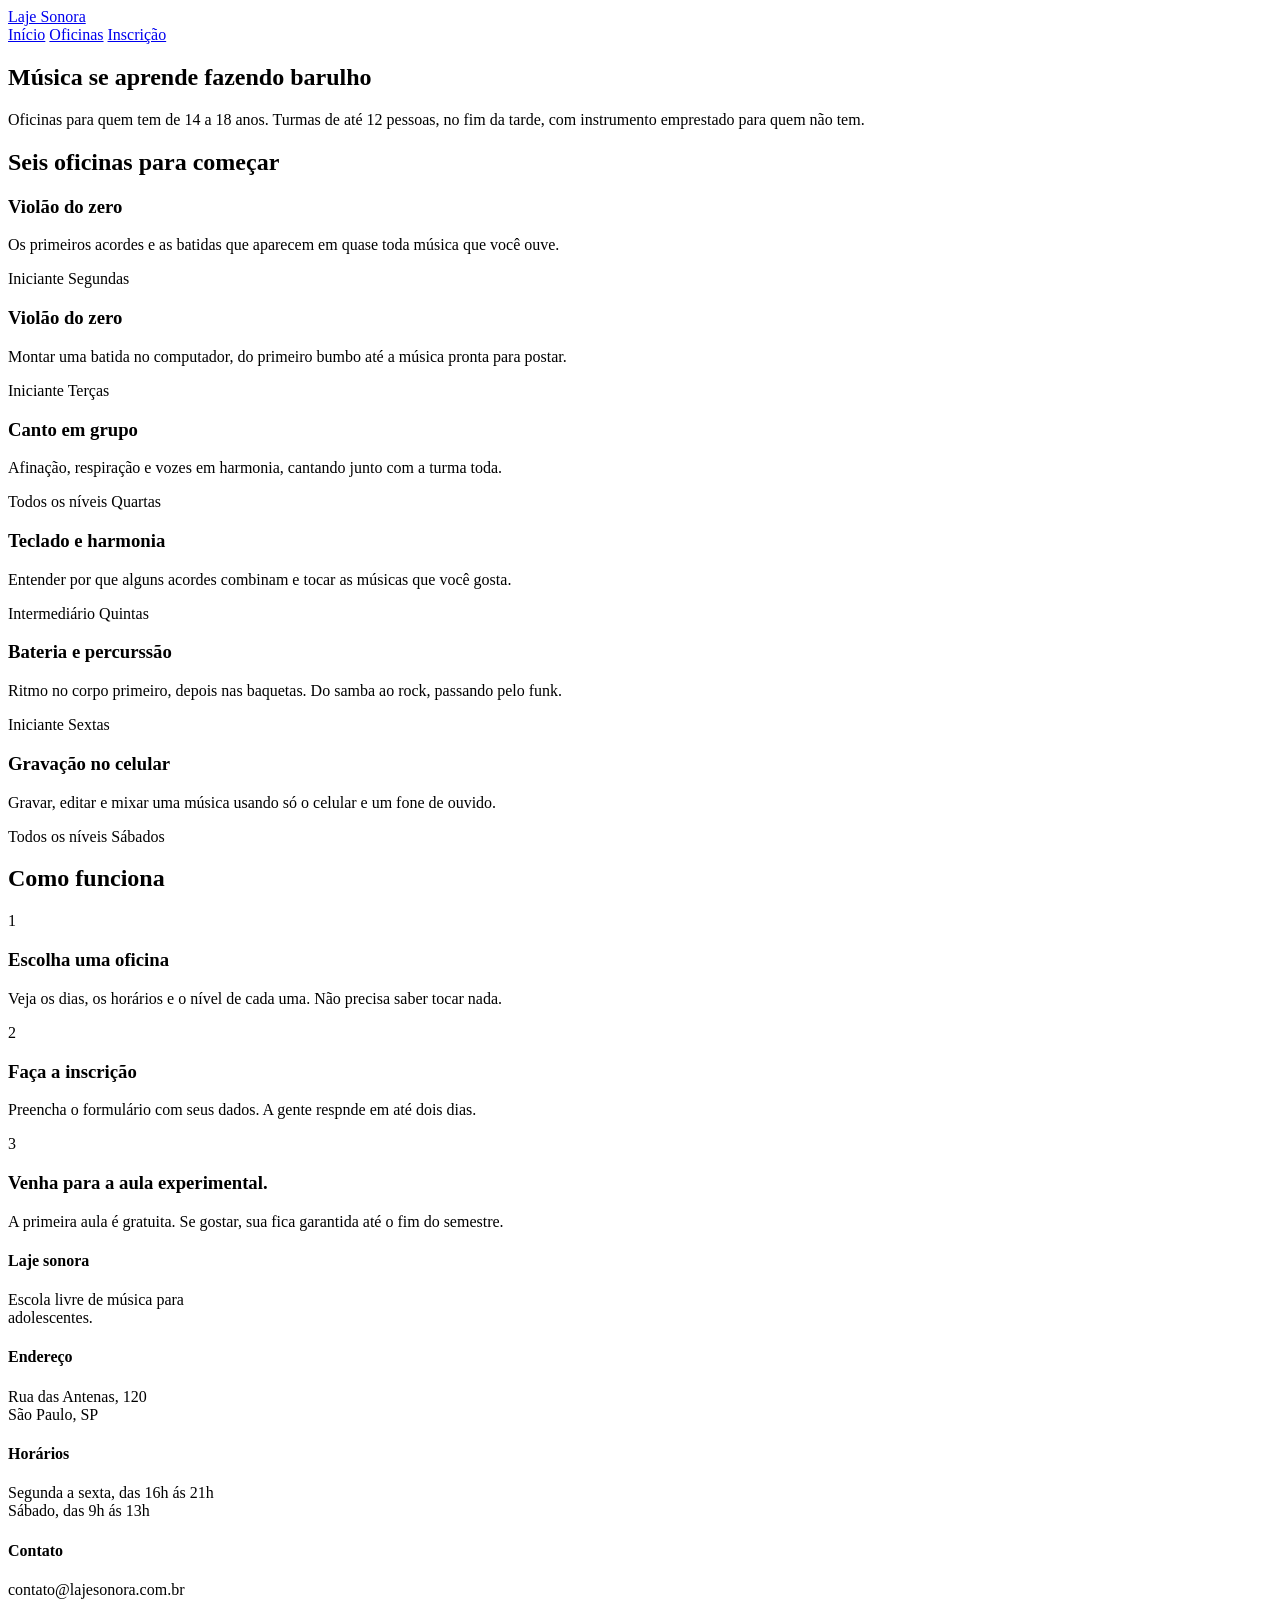
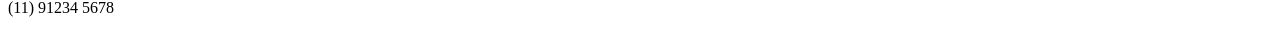
==== index.html @ 49690248 "Arrumei a pasta" ====
<!DOCTYPE html>
<html lang="pt-br">
<head>
    <meta charset="UTF-8">
    <meta name="viewport" content="width=device-width, initial-scale=1.0">
    <title>Laje Sonora | Ínicio</title>
    <link rel="preconnect" href="https://fonts.googleapis.com">
<link rel="preconnect" href="https://fonts.gstatic.com" crossorigin>
<link href="https://fonts.googleapis.com/css2?family=Big+Shoulders:opsz,wght@10..72,100..900&display=swap" rel="stylesheet">
<link rel="preconnect" href="https://fonts.googleapis.com">
<link rel="preconnect" href="https://fonts.gstatic.com" crossorigin>
<link href="https://fonts.googleapis.com/css2?family=Archivo:ital,wght@0,100..900;1,100..900&family=Big+Shoulders:opsz,wght@10..72,100..900&display=swap" rel="stylesheet">
    <link rel="stylesheet" href="./index.css">
</head>
<body>
    <header class="conteudo topo">
        <a href="index.css" class="logo">Laje Sonora</a>
    <nav class="menu">
        <a href="index.html" class="atual">Início</a>
        <a href="oficinas.html">Oficinas</a>
        <a href="inscricao.html">Inscrição</a>
    </nav>
    </header>

    <main>
        <section class="conteudo cartazes">
            <div class="cartaz cartaz-principal">
                <h1>Música se aprende fazendo barulho</h1>
            </div>
            <div class="cartaz cartaz-lateral">
                <p>Oficinas para quem tem de 14 a 18 anos. Turmas de até 12 pessoas, no fim da tarde, com instrumento emprestado para quem não tem.</p>
            </div>
        </section>

        <section class="conteudo secao">
            <h2 class="titulo-secao">Seis oficinas para começar</h2>
            <div class="cards">

                <article class="card">
                    <div class="foto foto-azul"></div>
                    <div class="card-texto">
                        <h3>Violão do zero</h3>
                        <p>Os primeiros acordes e as batidas que aparecem em quase toda música que você ouve.</p>
                        <div class="card-info">
                            <span>Iniciante</span>
                            <span>Segundas</span>
                        </div>
                </article>

                <article class="card">
                    <div class="foto foto-amarela"></div>
                    <div class="card-texto">
                        <h3>Violão do zero</h3>
                        <p>Montar uma batida no computador, do primeiro bumbo até a música pronta para postar.</p>
                        <div class="card-info">
                            <span>Iniciante</span>
                            <span>Terças</span>
                        </div>
                </article>

                <article class="card">
                    <div class="foto foto-tinta"></div>
                    <div class="card-texto">
                        <h3>Canto em grupo</h3>
                        <p>Afinação, respiração e vozes em harmonia, cantando junto com a turma toda.</p>
                        <div class="card-info">
                            <span>Todos os níveis</span>
                            <span>Quartas</span>
                        </div>
                </article>

                <article class="card">
                    <div class="foto"></div>
                    <div class="card-texto">
                        <h3>Teclado e harmonia</h3>
                        <p>Entender por que alguns acordes combinam e tocar as músicas que você gosta.</p>
                        <div class="card-info">
                            <span>Intermediário</span>
                            <span>Quintas</span>
                        </div>
                </article>

                <article class="card">
                    <div class="foto foto-azul"></div>
                    <div class="card-texto">
                        <h3>Bateria e percurssão</h3>
                        <p>Ritmo no corpo primeiro, depois nas baquetas. Do samba ao rock, passando pelo funk.</p>
                        <div class="card-info">
                            <span>Iniciante</span>
                            <span>Sextas</span>
                        </div>
                </article>

                <article class="card">
                    <div class="foto foto-amarela"></div>
                    <div class="card-texto">
                        <h3>Gravação no celular</h3>
                        <p>Gravar, editar e mixar uma música usando só o celular e um fone de ouvido.</p>
                        <div class="card-info">
                            <span>Todos os níveis</span>
                            <span>Sábados</span>
                        </div>
                </article>
            </div>
        </section>

       <section class="conteudo secao">
        <h2 class="titulo secao">Como funciona</h2>
        <div class="passos">
            <div class="passo">
                <p class="passo-numero">1</p>
                <h3>Escolha uma oficina</h3>
                <p>Veja os dias, os horários e o nível de cada uma. Não precisa saber tocar nada.</p>
            </div>

            <div class="passo">
                <p class="passo-numero">2</p>
                <h3>Faça a inscrição</h3>
                <p>Preencha o formulário com seus dados. A gente respnde em até dois dias.</p>
            </div>

            <div class="passo">
                <p class="passo-numero">3</p>
                <h3>Venha para a aula experimental.</h3>
                <p>A primeira aula é gratuita. Se gostar, sua fica garantida até o fim do semestre.</p>
            </div>
        </div>
       </section>
    </main>

    <footer class="rodape">
        <div class="conteudo rodape-colunas">
            <div class="rodape-coluna">
                <h4>Laje sonora</h4>
                <p>Escola livre de música para <br> adolescentes.</p>
            </div>

            <div class="rodape-coluna">
                <h4>Endereço</h4>
                <p>Rua das Antenas, 120 <br>
                São Paulo, SP</p>
            </div>

            <div class="rodape-coluna">
                <h4>Horários</h4>
                <p>Segunda a sexta, das 16h ás 21h <br>
                Sábado, das 9h ás 13h</p>
            </div>

            <div class="rodape-coluna">
                <h4>Contato</h4>
                <p>contato@lajesonora.com.br <br> (11) 91234 5678</p>
            </div>
        </div>
    </footer>
</body>
</html>
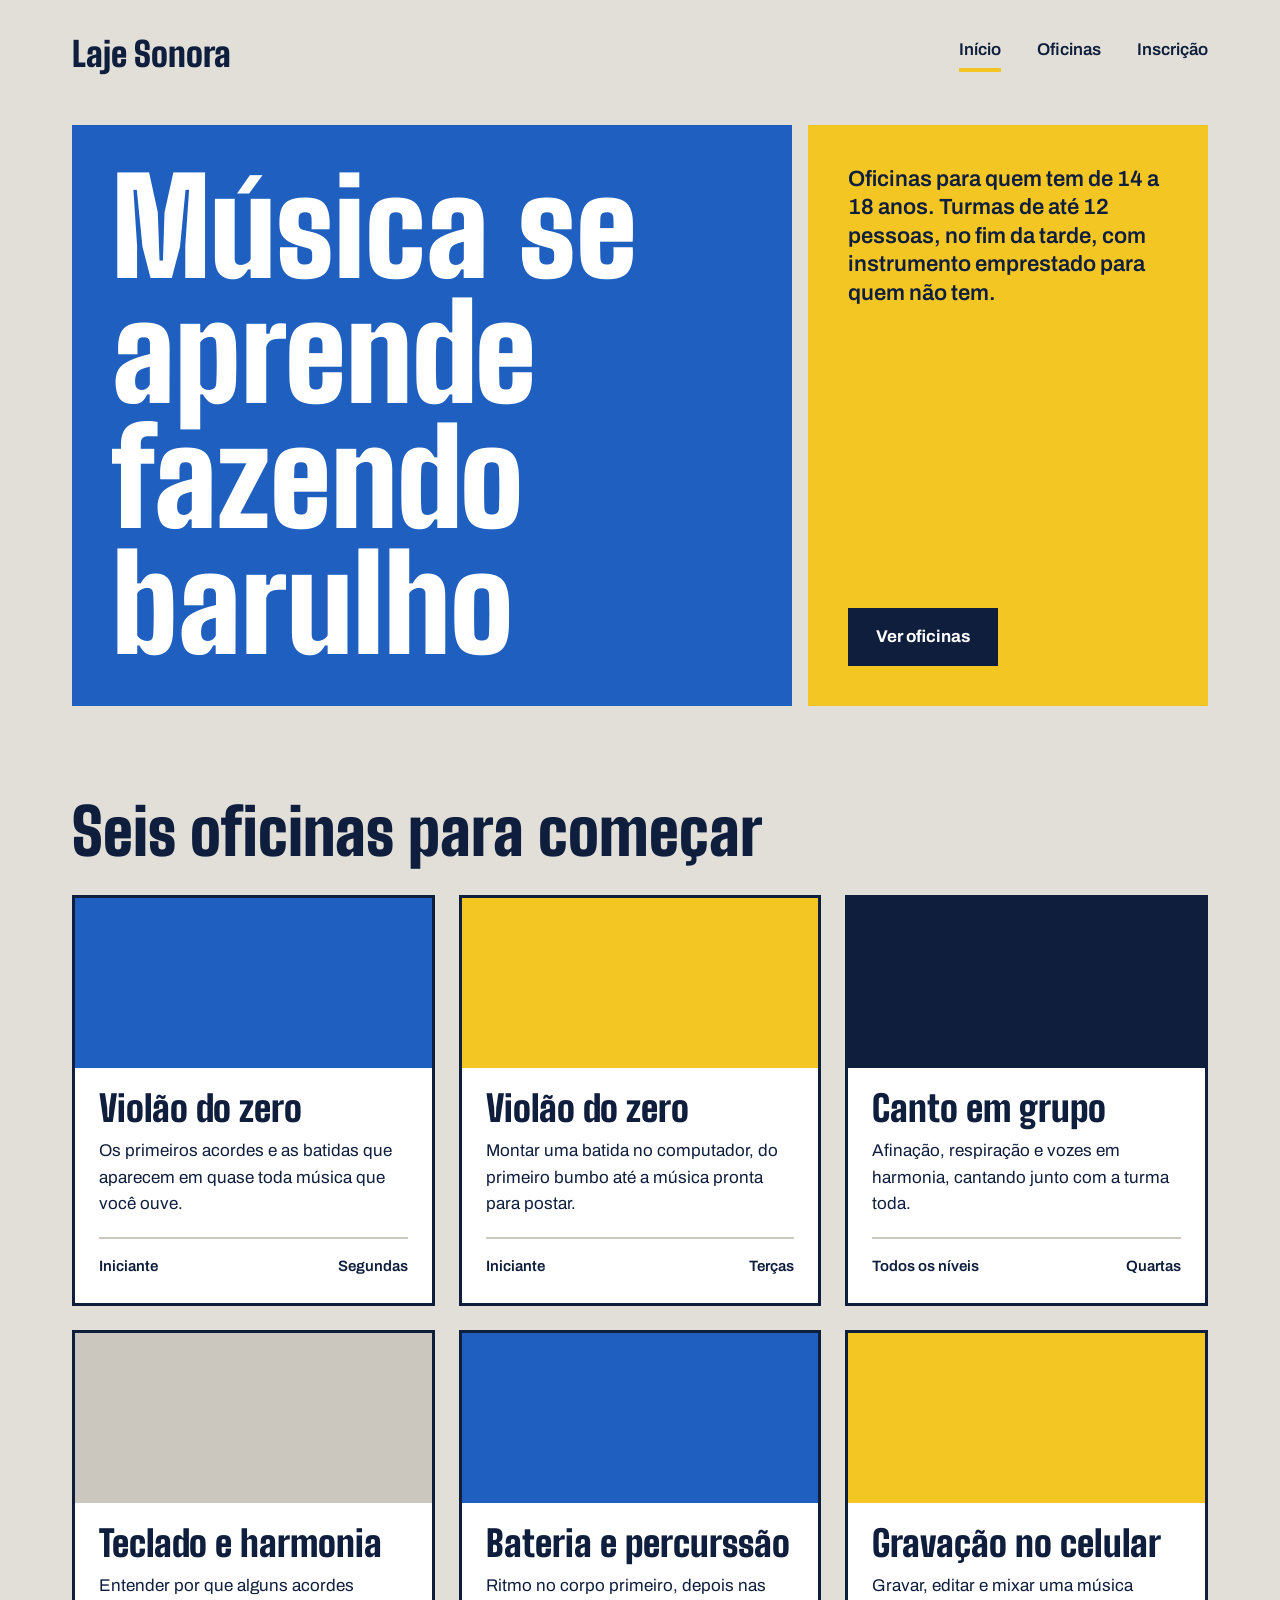
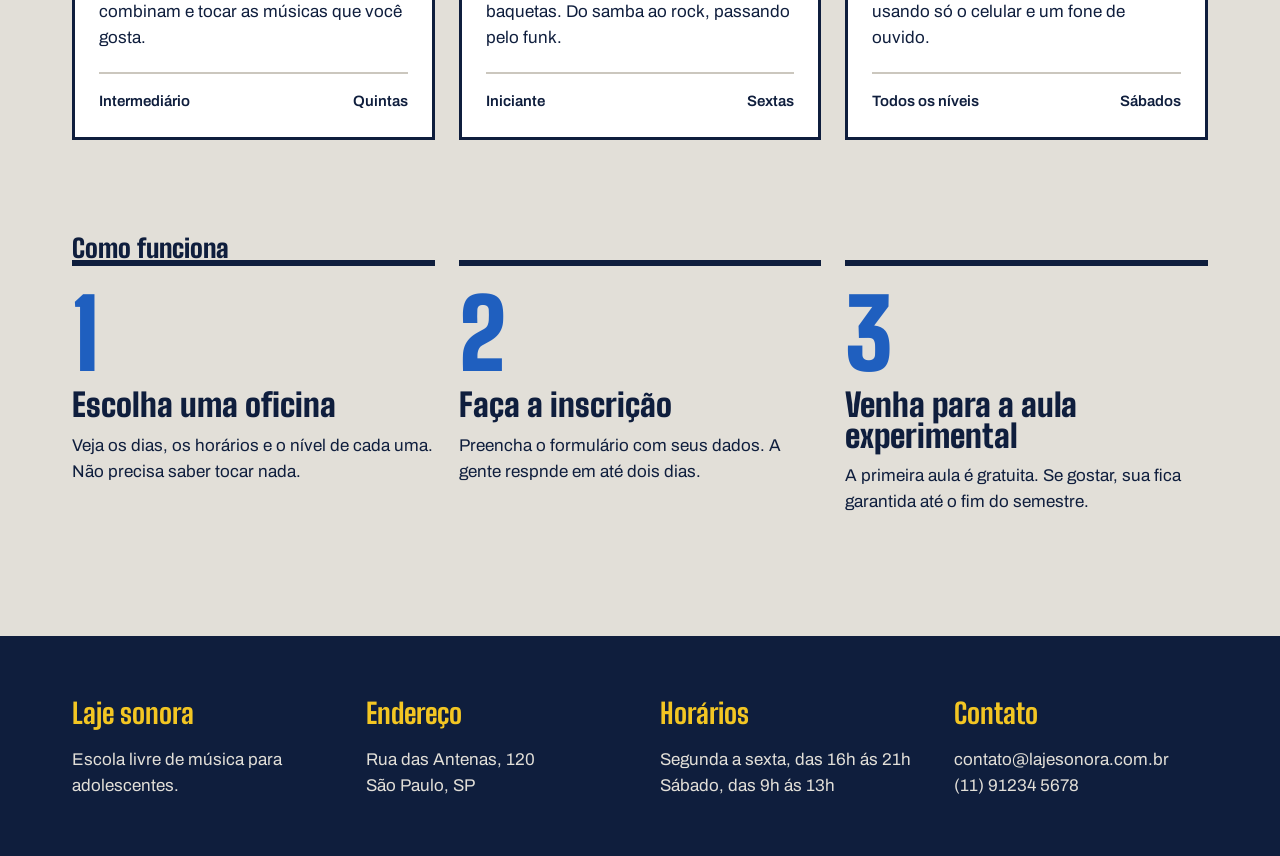
==== commit 6b90f77f: "Página de oficinas pronta" ====
--- a/index.html
+++ b/index.html
@@ -29,6 +29,7 @@
             </div>
             <div class="cartaz cartaz-lateral">
                 <p>Oficinas para quem tem de 14 a 18 anos. Turmas de até 12 pessoas, no fim da tarde, com instrumento emprestado para quem não tem.</p>
+                <a href="./oficinas.html" class="botao">Ver oficinas</a>
             </div>
         </section>
 
@@ -121,7 +122,7 @@
 
             <div class="passo">
                 <p class="passo-numero">3</p>
-                <h3>Venha para a aula experimental.</h3>
+                <h3>Venha para a aula experimental</h3>
                 <p>A primeira aula é gratuita. Se gostar, sua fica garantida até o fim do semestre.</p>
             </div>
         </div>
--- a/index.css
+++ b/index.css
@@ -0,0 +1,206 @@
+* {
+    margin: 0;
+    padding: 0;
+    box-sizing: border-box;
+}
+
+:root {
+    
+--concreto: #E2DFD8;
+--concreto-escuro: #CBC7BE;
+--tinta: #0F1E3D;
+--caixa-dagua: #1F5FBF;
+--fita: #F3C623;
+--branco: #FFFFFF;
+
+--fonte-cartaz: "Big Shoulders", "Arial Narrow", sans-serif;
+--fonte-texto : "Archivo", Arial, sans-serif;
+}
+
+body {
+    background: var(--concreto);
+    color: var(--tinta);
+    font-family: var(--fonte-texto);
+    font-size: 17px;
+    line-height: 1.55;
+}
+
+a {
+    color: inherit;
+}
+
+h1, h2, h3 {
+    font-family: var(--fonte-cartaz);
+    font-weight: 900;
+    line-height: 0.95;
+                    
+
+}
+.conteudo {
+    max-width: 1200px;
+    margin-inline: auto;
+    padding-inline: 32px;
+}
+
+.topo{
+    padding-block: 28px;
+    display: flex;
+    justify-content: space-between;
+    align-items: center;
+}
+.logo{
+    font-family: var(--fonte-cartaz);
+    font-size: 34px;
+    font-weight: 900;
+    text-decoration: none;
+}
+.menu{
+    display: flex;
+    gap: 36px;
+}
+.menu a{
+    font-weight: 600;
+    text-decoration: none;
+    padding-bottom: 4px;
+    border-bottom: 4px solid transparent;
+}
+.menu a:hover{
+    border-bottom-color: var(--tinta);
+}
+.menu a.atual{
+    border-bottom-color: var(--fita);
+}
+.cartazes{
+    margin-top: 16px;
+    display: flex;
+    gap: 16px;
+}
+.cartaz{
+    padding: 40px;
+}
+.cartaz-principal{
+background: var(--caixa-dagua);
+color: var(--branco);
+flex: 2;
+
+h1{
+font-size: 132px;
+max-width: 9ch;
+} 
+}
+.cartaz-lateral{
+    background: var(--fita);
+    flex: 1;
+    display: flex;
+    flex-direction: column;
+    justify-content: space-between;
+    gap: 32px;
+    align-items: flex-start;
+    p{
+        font-size: 22px;
+        font-weight: 600;
+        line-height: 1.3;
+    }
+}
+.botao{
+    background: var(--tinta);
+    color: var(--branco);
+    font-weight: 700;
+    text-decoration: none;
+    padding: 16px 28px;
+    border: none;
+    font-family: var(--fonte-texto);
+    font-size: 17px;
+    cursor: pointer; 
+}
+
+.botao:hover{
+    background: var(--caixa-dagua);
+}
+.secao{
+    margin-top: 96px;
+}
+.titulo-secao{
+    font-size: 64px;
+    margin-bottom: 32px;
+}
+.cards{
+    display: flex;
+    flex-wrap: wrap;
+    gap: 24px;
+}
+.card{
+    background: var(--branco);
+    border: 3px solid var(--tinta);
+    flex: 1 1 340px;
+}
+.card .foto{
+    height: 170px;
+}
+.foto{
+    background: var(--concreto-escuro);
+}
+.foto-azul{
+    background: var(--caixa-dagua);
+}
+.foto-amarela{
+    background: var(--fita);
+}
+.foto-tinta{
+    background: var(--tinta);
+}
+.card-texto{
+    padding: 24px;
+}
+.card h3{
+    font-size: 36px;
+    margin-bottom: 12px;
+}
+.card-info{
+    margin-top: 20px;
+    padding-top: 16px;
+    border-top:  2px solid var(--concreto-escuro);
+    font-weight: 600;
+    font-size: 15px;
+    display: flex;
+    justify-content: space-between;
+}
+.passos{
+    display: flex;
+    gap: 24px;
+}
+.passo{
+    border-top: 6px solid var(--tinta);
+    padding-top: 20px;
+    flex: 1;
+}
+.passo-numero{
+font-family: var(--fonte-cartaz);
+font-size: 96px;
+font-weight: 900;
+line-height: 1;
+color: var(--caixa-dagua);
+}
+.passo h3{
+font-size: 32px;
+margin-block: 8px 12px;
+}
+.rodape{
+    margin-top: 120px;
+    background-color: var(--tinta);
+    color: var(--concreto);
+    padding-block: 56px;
+}
+.rodape-colunas{
+    display: flex;
+    gap: 40px;
+}
+.rodape-coluna{
+    flex: 1;
+}
+.rodape h4{
+    font-family: var(--fonte-cartaz);
+    font-size: 28px;
+    color: var(--fita);
+    margin-bottom: 12px;
+}
